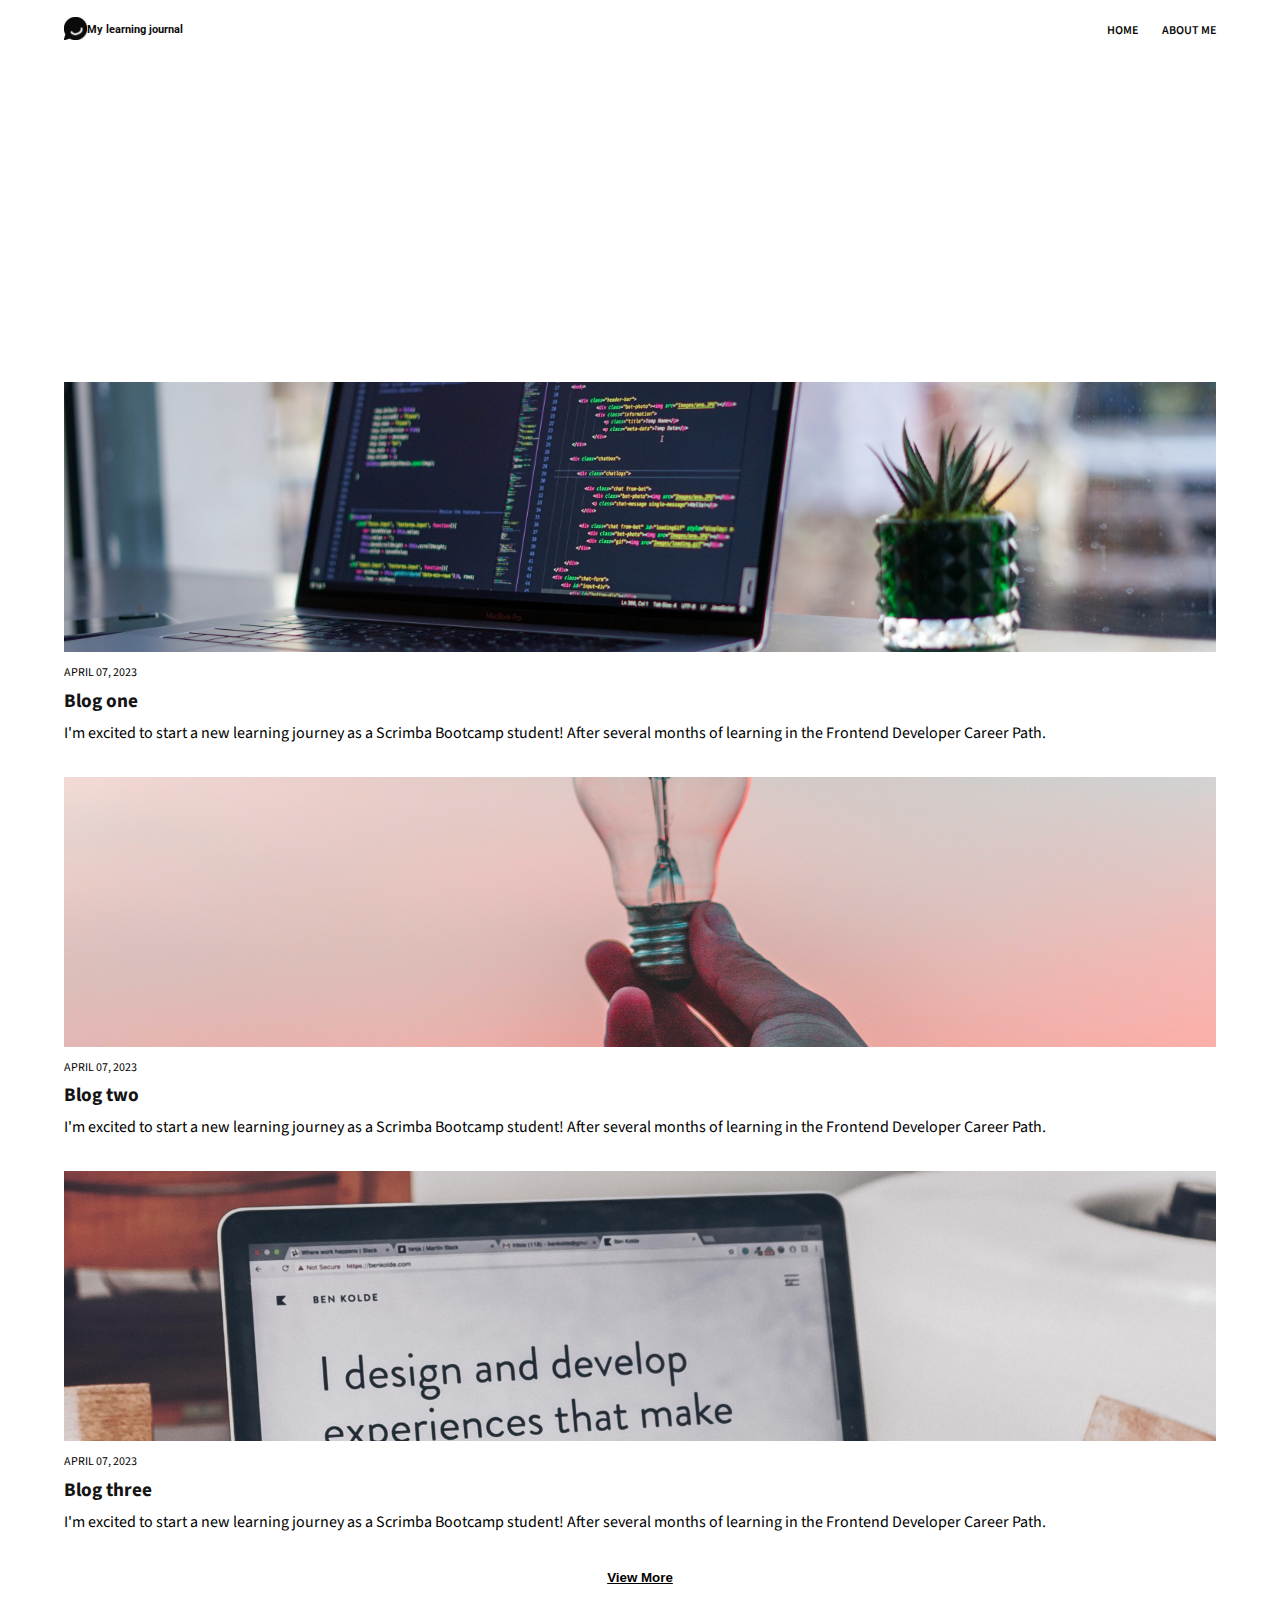
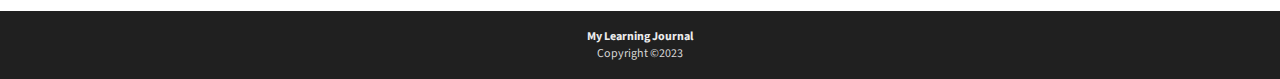
==== about-me/about-me.html @ 353a3d6c "Make links between all pages, modified the main-image to learning-main-image(cropt image), work on l" ====
<!DOCTYPE html>
<html lang="en">
  <head>
    <meta charset="UTF-8" />
    <meta http-equiv="X-UA-Compatible" content="IE=edge" />
    <meta name="viewport" content="width=device-width, initial-scale=1.0" />

    <!-- Links to Google Fonts -->
    <link rel="preconnect" href="https://fonts.googleapis.com" />
    <link rel="preconnect" href="https://fonts.gstatic.com" crossorigin />
    <link
      href="https://fonts.googleapis.com/css2?family=Source+Sans+Pro:wght@400;600;700&display=swap"
      rel="stylesheet"
    />
    <link rel="preconnect" href="https://fonts.googleapis.com" />
    <link rel="preconnect" href="https://fonts.gstatic.com" crossorigin />
    <link
      href="https://fonts.googleapis.com/css2?family=Roboto:wght@300;400;700&display=swap"
      rel="stylesheet"
    />

    <!-- Links to style.css -->
    <link rel="stylesheet" href="about-me.css" />
    <title>My Learning Journal</title>
  </head>
  <body>
    <header>
      <div class="container navigation">
        <div class="logo-text-wraper">
          <img
            src="../images/logo-image.png"
            class="logo-img"
            alt="chat logo image"
          />
          <h5>
            <a href="../learning-journal/learning.html" class="my-learning"
              >My learning journal</a
            >
          </h5>
        </div>
        <nav>
          <ul class="ul">
            <li class="li">
              <a href="../index.html" class="nav-text">home</a>
            </li>
            <li class="li">
              <a href="/about-me/about-me.html" class="nav-text">about me</a>
            </li>
          </ul>
        </nav>
      </div>
    </header>
    <main class="main">
      <div class="container hero-post">
        <p class="date-hero">April 07, 2023</p>
        <h1 class="blog-title-hero">My new journey as a bootcamp student.</h1>
        <p class="preview-hero">
          After several months of learning in the Frontend Developer Career
          Path, I've made the big jump over to the Bootcamp to get expert code
          reviews of my Solo Projects projects and meet like-minded peers.
        </p>
      </div>
    </main>
    <section class="container">
      <article class="article-listing">
        <div class="blog">
          <img src="../images/blog-image-one.jpg" class="article-img" alt="" />
          <p class="article-date">April 07, 2023</p>
          <h2 class="article-title">Blog one</h2>
          <p class="article-body-preview">
            I'm excited to start a new learning journey as a Scrimba Bootcamp
            student! After several months of learning in the Frontend Developer
            Career Path.
          </p>
        </div>

        <div class="blog">
          <img src="../images/blog-image-two.jpg" class="article-img" alt="" />
          <p class="article-date">April 07, 2023</p>
          <h2 class="article-title">Blog two</h2>
          <p class="article-body-preview">
            I'm excited to start a new learning journey as a Scrimba Bootcamp
            student! After several months of learning in the Frontend Developer
            Career Path.
          </p>
        </div>

        <div class="blog">
          <img src="../images/blog-image-six.jpg" class="article-img" alt="" />
          <p class="article-date">April 07, 2023</p>
          <h2 class="article-title">Blog three</h2>
          <p class="article-body-preview">
            I'm excited to start a new learning journey as a Scrimba Bootcamp
            student! After several months of learning in the Frontend Developer
            Career Path.
          </p>
        </div>
      </article>
      <button class="view-more">View More</button>
    </section>
    <footer class="footer">
      <p class="footer-text">My Learning journal</p>
      <p class="copyright">Copyright &copy;2023</p>
    </footer>
  </body>
</html>
---- about-me/about-me.css ----
*,
::before,
::after {
  box-sizing: border-box;
  margin: 0;
  padding: 0;
}

body {
  font-family: 'Source Sans Pro', sans-serif;
  height: 100vh;
}

/*** Typography ***/
.my-learning {
  font-family: 'Roboto', sans-serif;
  text-decoration: none;
  color: #0e0e0e;
  font-size: 0.846875em;
  font-weight: 700;
}

.li {
  list-style: none;
  margin-left: 1.5em;
}
.nav-text {
  text-decoration: none;
  text-transform: uppercase;
  font-size: 0.75rem;
  font-weight: 600;
  color: #090909;
}

.date-hero,
.blog-title-hero,
.preview-hero {
  color: #fff;
}

.blog-title-hero {
  line-height: 35px;
  font-size: 2rem;
  padding: 0.3em 0;
}

.article-title {
  padding: 0.3em 0;
  color: #141414;
  font-size: 1.2rem;
  font-weight: 700;
}

.date-hero,
.article-date {
  font-size: 0.75em;
  font-weight: 400;
  text-transform: uppercase;
  padding-top: 0.5em;
}

.preview-hero,
.article-body-preview {
  font-size: 1rem;
  font-weight: 400;
  line-height: 1.5;
}

/*** Layout ***/
.container {
  width: 90%;
  min-width: 375px;
  margin: 0 auto;
}

.logo-img {
  width: 23.16px;
  height: 23.16px;
}

.navigation,
.logo-text-wraper,
.ul {
  display: flex;
  align-items: center;
}

.navigation {
  justify-content: space-between;
  padding: 1.0625em 0;
}

.main {
  background-image: url(images/main-image.png);
  width: 100%;
  height: 293px;
  background-position: 0 -300px;
  background-size: cover;
}

.hero-post {
  height: 23.8vh;
  display: flex;
  flex-direction: column;
  justify-content: flex-end;
  padding-bottom: 1.3em;
}

.article-img {
  width: 100%;
  max-height: 270px;
  object-fit: cover;
}

.blog {
  margin: 2em 0;
}

/* View more Button */
.view-more {
  width: 100%;
  border: none;
  background: none;
  font-weight: 700;
  text-decoration: underline;
  cursor: pointer;
  padding-bottom: 2em;
}

/* Footer */
.footer {
  text-align: center;
  padding: 1.0625em 0;
  background: #202020;
}

.footer-text {
  font-size: 0.75rem;
  font-weight: 700;
  color: #ececec;
  text-transform: capitalize;
}

.copyright {
  font-size: 0.75rem;
  font-weight: 400;
  color: #d7d7d7;
}

/*** Media Queries ***/
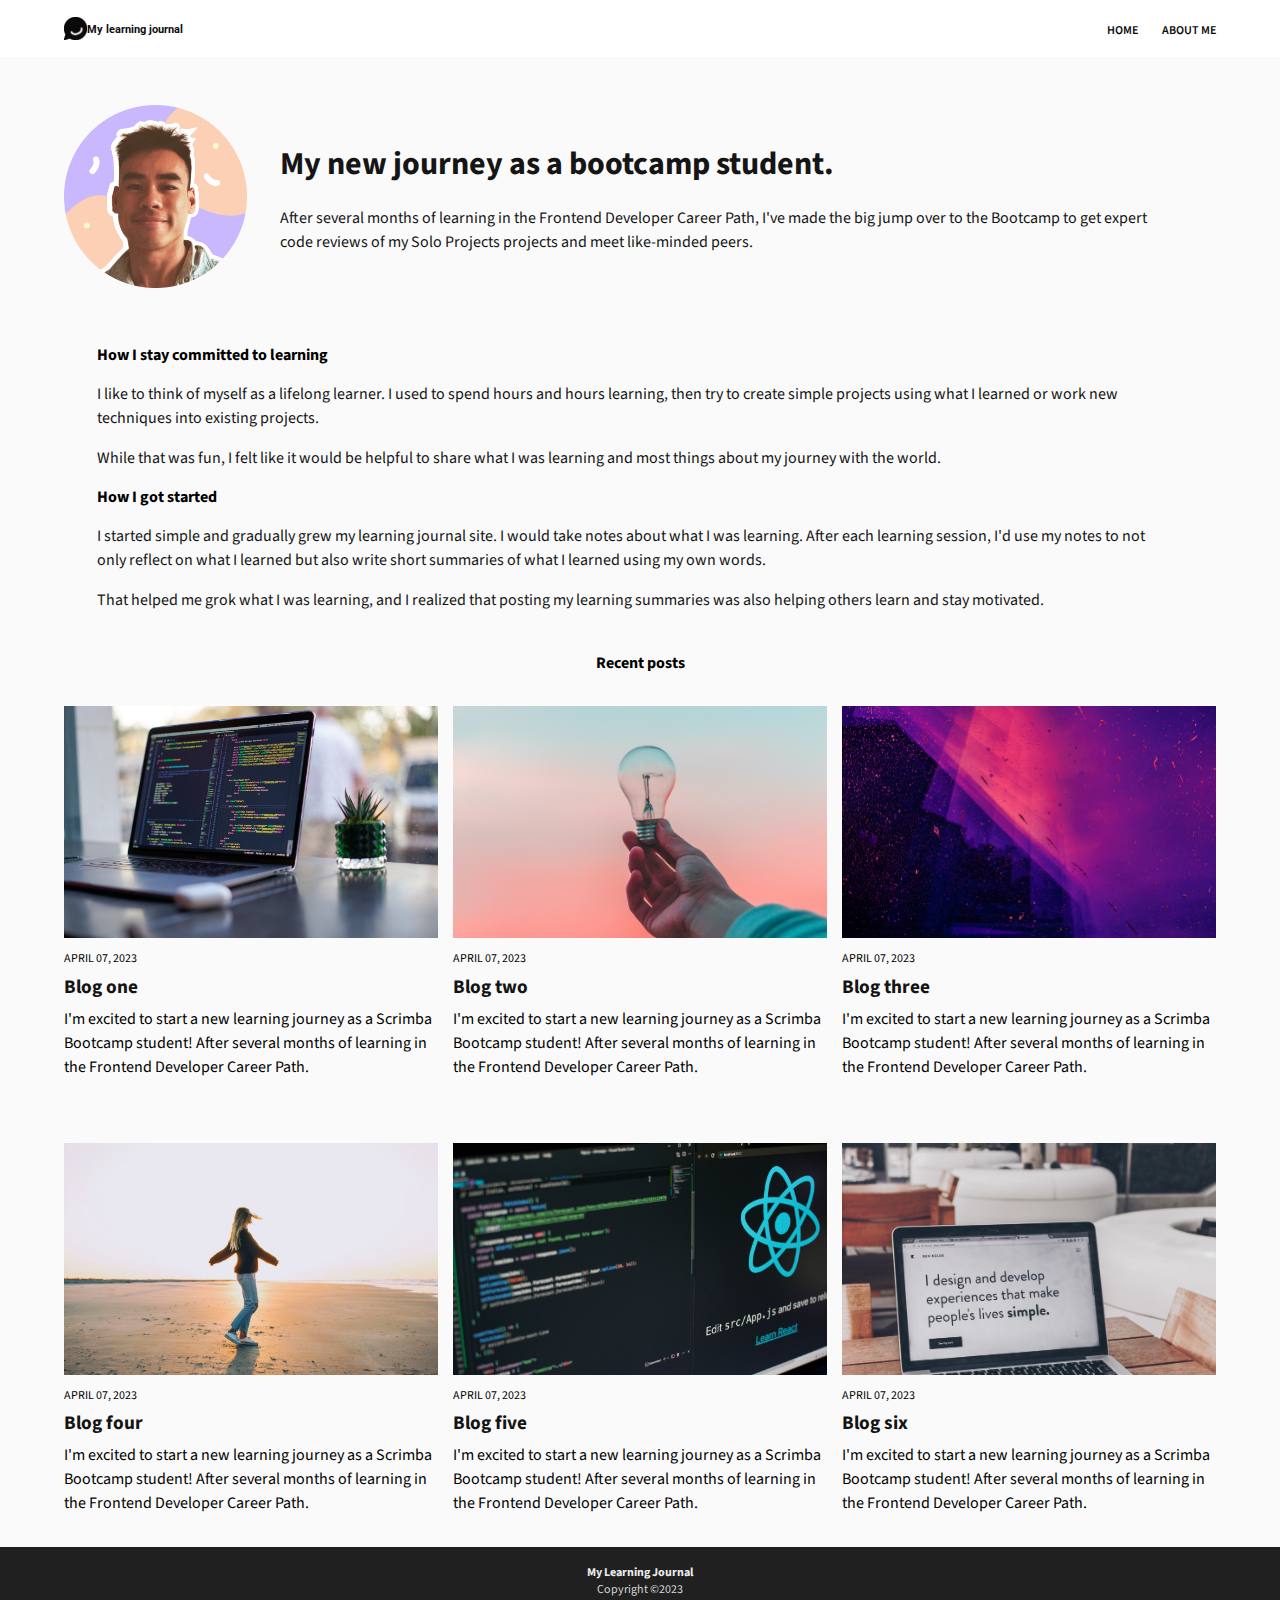
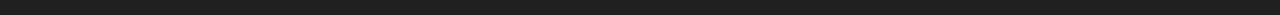
==== commit 6c4f41fe: "Linked all pages together, did style working for mobile and desktop" ====
--- a/about-me/about-me.html
+++ b/about-me/about-me.html
@@ -44,7 +44,7 @@
               <a href="../index.html" class="nav-text">home</a>
             </li>
             <li class="li">
-              <a href="/about-me/about-me.html" class="nav-text">about me</a>
+              <a href="about-me.html" class="nav-text">about me</a>
             </li>
           </ul>
         </nav>
@@ -52,19 +52,56 @@
     </header>
     <main class="main">
       <div class="container hero-post">
-        <p class="date-hero">April 07, 2023</p>
-        <h1 class="blog-title-hero">My new journey as a bootcamp student.</h1>
-        <p class="preview-hero">
-          After several months of learning in the Frontend Developer Career
-          Path, I've made the big jump over to the Bootcamp to get expert code
-          reviews of my Solo Projects projects and meet like-minded peers.
-        </p>
+        <div class="about-img-text-wraper">
+          <img src="../images/about-image.png" class="img-about" alt="" />
+          <div class="hero-text-wraper">
+            <h1 class="blog-title-hero">
+              My new journey as a bootcamp student.
+            </h1>
+            <p class="preview-hero">
+              After several months of learning in the Frontend Developer Career
+              Path, I've made the big jump over to the Bootcamp to get expert
+              code reviews of my Solo Projects projects and meet like-minded
+              peers.
+            </p>
+          </div>
+        </div>
+        <div class="hero-text-wraper">
+          <p class="preview-hero-title">How I stay committed to learning</p>
+          <p class="preview-hero">
+            I like to think of myself as a lifelong learner. I used to spend
+            hours and hours learning, then try to create simple projects using
+            what I learned or work new techniques into existing projects.
+          </p>
+          <p class="preview-hero">
+            While that was fun, I felt like it would be helpful to share what I
+            was learning and most things about my journey with the world.
+          </p>
+          <p class="preview-hero-title">How I got started</p>
+          <p class="preview-hero">
+            I started simple and gradually grew my learning journal site. I
+            would take notes about what I was learning. After each learning
+            session, I'd use my notes to not only reflect on what I learned but
+            also write short summaries of what I learned using my own words.
+          </p>
+          <p class="preview-hero">
+            That helped me grok what I was learning, and I realized that posting
+            my learning summaries was also helping others learn and stay
+            motivated.
+          </p>
+        </div>
       </div>
     </main>
+
     <section class="container">
+      <p class="recent-posts">Recent posts</p>
       <article class="article-listing">
         <div class="blog">
-          <img src="../images/blog-image-one.jpg" class="article-img" alt="" />
+          <img
+            src="../images/blog-image-one.jpg"
+            class="article-img"
+            alt="Laptop on the table and plant on pot"
+          />
           <p class="article-date">April 07, 2023</p>
           <h2 class="article-title">Blog one</h2>
           <p class="article-body-preview">
@@ -75,7 +112,11 @@
         </div>
 
         <div class="blog">
-          <img src="../images/blog-image-two.jpg" class="article-img" alt="" />
+          <img
+            src="../images/blog-image-two.jpg"
+            class="article-img"
+            alt="hand holding a lightbulb"
+          />
           <p class="article-date">April 07, 2023</p>
           <h2 class="article-title">Blog two</h2>
           <p class="article-body-preview">
@@ -86,7 +127,11 @@
         </div>
 
         <div class="blog">
-          <img src="../images/blog-image-six.jpg" class="article-img" alt="" />
+          <img
+            src="../images/blog-image-three.jpg"
+            class="article-img"
+            alt=""
+          />
           <p class="article-date">April 07, 2023</p>
           <h2 class="article-title">Blog three</h2>
           <p class="article-body-preview">
@@ -96,7 +141,41 @@
           </p>
         </div>
       </article>
-      <button class="view-more">View More</button>
+
+      <article class="article-listing">
+        <div class="blog">
+          <img src="../images/blog-image-four.png" class="article-img" alt="" />
+          <p class="article-date">April 07, 2023</p>
+          <h2 class="article-title">Blog four</h2>
+          <p class="article-body-preview">
+            I'm excited to start a new learning journey as a Scrimba Bootcamp
+            student! After several months of learning in the Frontend Developer
+            Career Path.
+          </p>
+        </div>
+
+        <div class="blog">
+          <img src="../images/blog-image-five.jpg" class="article-img" alt="" />
+          <p class="article-date">April 07, 2023</p>
+          <h2 class="article-title">Blog five</h2>
+          <p class="article-body-preview">
+            I'm excited to start a new learning journey as a Scrimba Bootcamp
+            student! After several months of learning in the Frontend Developer
+            Career Path.
+          </p>
+        </div>
+
+        <div class="blog">
+          <img src="../images/blog-image-six.jpg" class="article-img" alt="" />
+          <p class="article-date">April 07, 2023</p>
+          <h2 class="article-title">Blog six</h2>
+          <p class="article-body-preview">
+            I'm excited to start a new learning journey as a Scrimba Bootcamp
+            student! After several months of learning in the Frontend Developer
+            Career Path.
+          </p>
+        </div>
+      </article>
     </section>
     <footer class="footer">
       <p class="footer-text">My Learning journal</p>
--- a/about-me/about-me.css
+++ b/about-me/about-me.css
@@ -9,9 +9,14 @@
 body {
   font-family: 'Source Sans Pro', sans-serif;
   height: 100vh;
+  background: #fafafa;
 }
 
 /*** Typography ***/
+header {
+  background: #fff;
+}
+
 .my-learning {
   font-family: 'Roboto', sans-serif;
   text-decoration: none;
@@ -35,13 +40,22 @@
 .date-hero,
 .blog-title-hero,
 .preview-hero {
-  color: #fff;
+  color: #151515;
+}
+
+.preview-hero,
+.preview-hero-title {
+  padding: 0.5em 0;
+}
+
+.preview-hero-title {
+  font-weight: 700;
 }
 
 .blog-title-hero {
   line-height: 35px;
   font-size: 2rem;
-  padding: 0.3em 0;
+  padding: 0.5em 0;
 }
 
 .article-title {
@@ -90,20 +104,15 @@
   padding: 1.0625em 0;
 }
 
-.main {
-  background-image: url(images/main-image.png);
-  width: 100%;
-  height: 293px;
-  background-position: 0 -300px;
-  background-size: cover;
+.about-img-text-wraper {
+  display: flex;
+  flex-direction: column;
+
+  margin: 3em 0;
 }
 
-.hero-post {
-  height: 23.8vh;
-  display: flex;
-  flex-direction: column;
-  justify-content: flex-end;
-  padding-bottom: 1.3em;
+.img-about {
+  width: 183px;
 }
 
 .article-img {
@@ -116,15 +125,10 @@
   margin: 2em 0;
 }
 
-/* View more Button */
-.view-more {
-  width: 100%;
-  border: none;
-  background: none;
+.recent-posts {
   font-weight: 700;
-  text-decoration: underline;
-  cursor: pointer;
-  padding-bottom: 2em;
+  text-align: center;
+  margin-top: 2em;
 }
 
 /* Footer */
@@ -148,3 +152,31 @@
 }
 
 /*** Media Queries ***/
+@media (min-width: 768px) {
+  .hero-text-wraper {
+    padding: 0 4em;
+  }
+
+  .article-listing {
+    display: flex;
+    gap: 15px;
+  }
+
+  .blog {
+    flex: 1;
+  }
+
+  .article-img {
+    width: 100%;
+    height: 232px;
+    object-fit: cover;
+  }
+
+  .about-img-text-wraper {
+    flex-direction: row;
+    align-items: center;
+  }
+  .hero-text-wraper {
+    padding-left: 2.0625em;
+  }
+}
